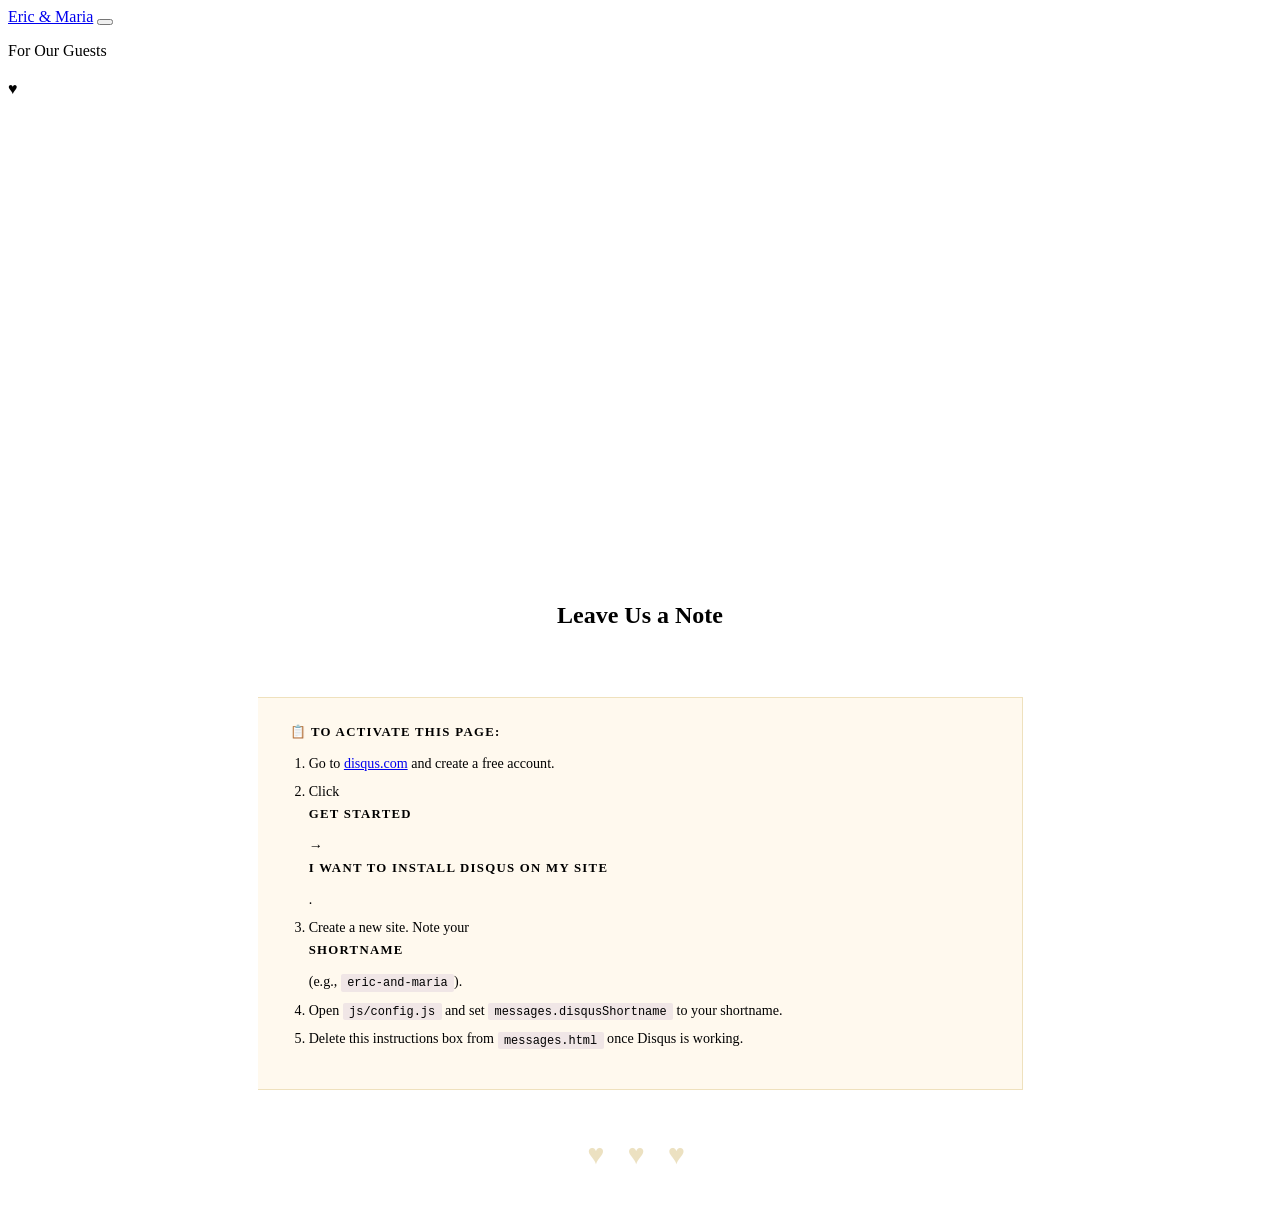
==== messages.html @ 1223aa3c "Add files via upload" ====
<!DOCTYPE html>
<html lang="en">
<head>
  <meta charset="UTF-8" />
  <meta name="viewport" content="width=device-width, initial-scale=1.0" />
  <title>Messages — Eric & Maria</title>
  <link rel="stylesheet" href="css/style.css" />
  <style>
    .disqus-setup-note {
      max-width: 700px;
      margin: 0 auto 3rem;
      background: #fff9ee;
      border: 1px solid rgba(201,168,76,0.3);
      border-left: 4px solid var(--secondary);
      padding: 1.5rem 2rem;
      font-family: var(--font-sans);
      font-size: 0.88rem;
      color: var(--text);
      line-height: 1.7;
    }
    .disqus-setup-note strong {
      font-weight: 700;
      color: var(--primary);
      display: block;
      margin-bottom: 0.5rem;
      font-size: 0.8rem;
      letter-spacing: 0.1em;
      text-transform: uppercase;
    }
    .disqus-setup-note ol { padding-left: 1.2rem; margin-top: 0.5rem; }
    .disqus-setup-note li { margin-bottom: 0.3rem; }
    .disqus-setup-note code {
      background: rgba(107,63,160,0.1);
      color: var(--primary);
      padding: 0.1rem 0.4rem;
      font-size: 0.85em;
      border-radius: 2px;
    }

    .heart-divider {
      text-align: center;
      font-size: 1.8rem;
      color: rgba(201,168,76,0.35);
      margin: 3rem 0;
      letter-spacing: 0.5rem;
    }
  </style>
</head>
<body class="page-fade">

<!-- ── NAVIGATION ────────────────────────────────────────────── -->
<nav class="nav" role="navigation" aria-label="Main navigation">
  <a href="index.html" class="nav-brand" id="nav-brand">Eric &amp; Maria</a>
  <button class="nav-toggle" id="nav-toggle" aria-label="Toggle navigation" aria-expanded="false">
    <span></span><span></span><span></span>
  </button>
  <ul class="nav-links" id="nav-links"></ul>
</nav>

<!-- ── HERO (smaller for this page) ─────────────────────────── -->
<section class="hero" style="min-height:60svh" id="hero">
  <div class="hero-bg" style="background-image: url('')" id="hero-bg" role="img" aria-label="Eric and Maria"></div>
  <div class="hero-overlay"></div>
  <div class="hero-content">
    <p class="hero-caption">For Our Guests</p>
    <h1 class="display-title shimmer-gold" id="hero-caption"></h1>
    <div class="divider"><span class="divider-icon">♥</span></div>
    <p class="hero-date italic" id="hero-subtitle"></p>
  </div>
</section>

<!-- ── MESSAGES SECTION ──────────────────────────────────────── -->
<section class="section" id="messages-section" aria-label="Guest messages">
  <div class="section-inner">
    <div class="reveal" style="text-align:center;margin-bottom:3rem">
      <h2 class="section-title" style="display:inline-block">Leave Us a Note</h2>
      <p class="section-subtitle" id="messages-intro"></p>
    </div>

    <!-- DISQUS SETUP INSTRUCTIONS — Remove this block once Disqus is live -->
    <div class="disqus-setup-note reveal" id="disqus-instructions">
      <strong>📋 To activate this page:</strong>
      <ol>
        <li>Go to <a href="https://disqus.com" target="_blank">disqus.com</a> and create a free account.</li>
        <li>Click <strong>Get Started</strong> → <strong>I want to install Disqus on my site</strong>.</li>
        <li>Create a new site. Note your <strong>shortname</strong> (e.g., <code>eric-and-maria</code>).</li>
        <li>Open <code>js/config.js</code> and set <code>messages.disqusShortname</code> to your shortname.</li>
        <li>Delete this instructions box from <code>messages.html</code> once Disqus is working.</li>
      </ol>
    </div>

    <div class="heart-divider">♥ ♥ ♥</div>

    <!-- Disqus embed -->
    <div class="disqus-wrap reveal">
      <div id="disqus_thread"></div>
      <noscript>
        Please enable JavaScript to view the
        <a href="https://disqus.com/?ref_noscript">comments powered by Disqus.</a>
      </noscript>
    </div>

  </div>
</section>

<!-- ── FOOTER ─────────────────────────────────────────────────── -->
<footer>
  <div id="site-footer"></div>
</footer>

<script src="js/config.js"></script>
<script src="js/shared.js"></script>
<script>
  const W = window.WEDDING;
  const msg = W.messages;

  // Use any hero that's set, fallback to our story hero
  const heroBg = W.photos.hero || '';
  document.getElementById('hero-bg').style.backgroundImage = `url('${photoSrc(heroBg, 'hero')}')`;
  document.getElementById('hero-caption').textContent  = msg.heroCaption;
  document.getElementById('hero-subtitle').textContent = msg.heroSubtitle;
  document.getElementById('messages-intro').textContent = msg.intro;
  document.title = `Messages — ${W.names.combined}`;

  // ── Initialize Disqus ────────────────────────────────────────
  // Only loads if a real shortname has been set
  if (msg.disqusShortname && msg.disqusShortname !== 'your-disqus-shortname') {
    var disqus_config = function () {
      this.page.url = window.location.href;
      this.page.identifier = 'wedding-messages';
      this.page.title = `Messages for ${W.names.combined}`;
    };

    (function() {
      var d = document, s = d.createElement('script');
      s.src = 'https://' + msg.disqusShortname + '.disqus.com/embed.js';
      s.setAttribute('data-timestamp', +new Date());
      (d.head || d.body).appendChild(s);
    })();

    // Hide setup instructions once Disqus is configured
    const instructions = document.getElementById('disqus-instructions');
    if (instructions) instructions.style.display = 'none';
  }
</script>
</body>
</html>
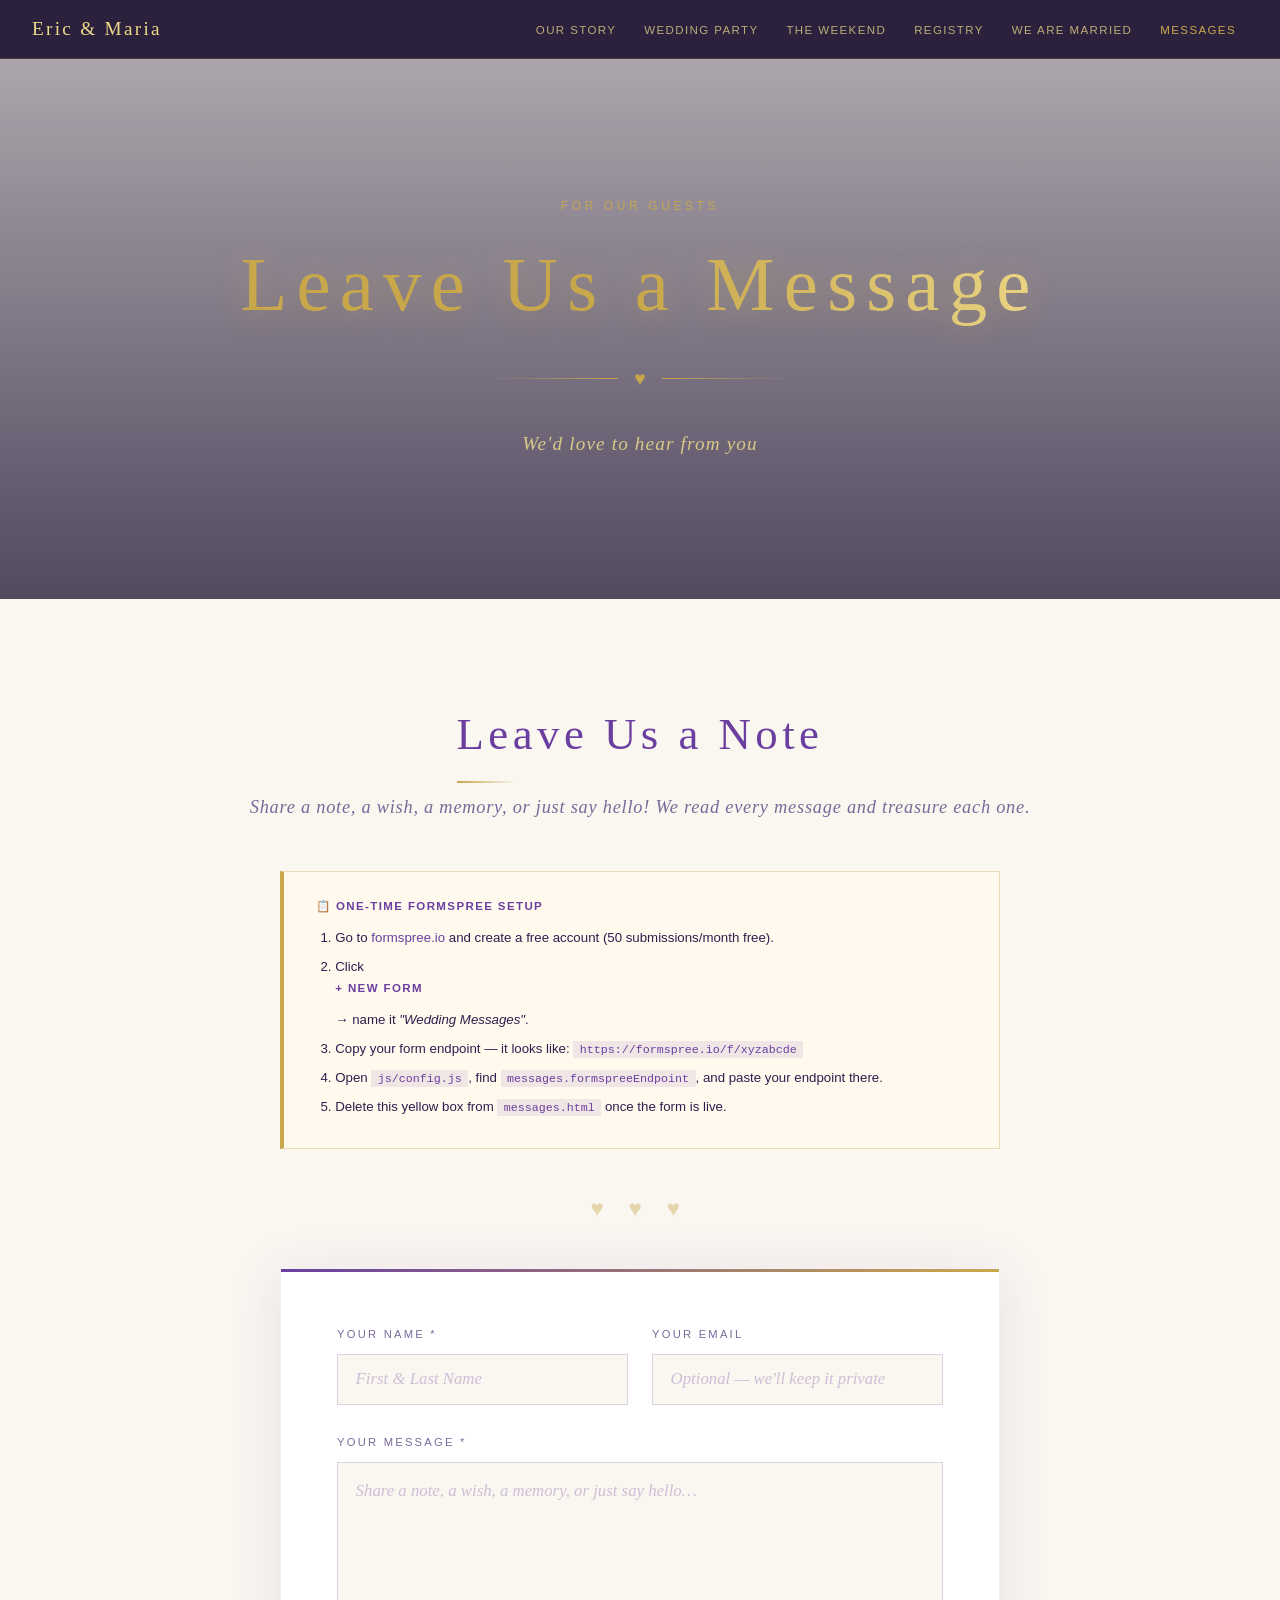
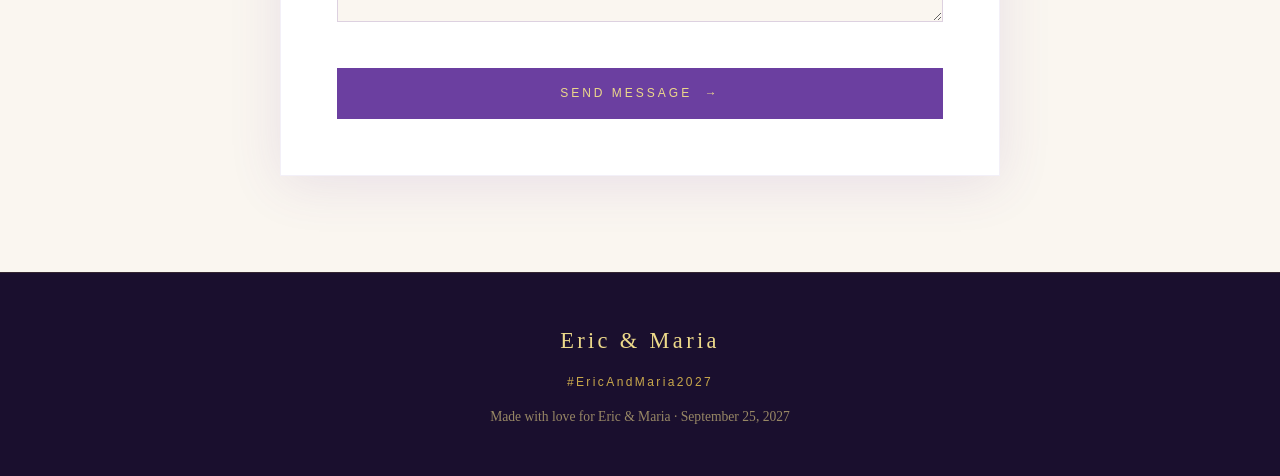
==== commit a3f888a8: "Add files via upload" ====
--- a/messages.html
+++ b/messages.html
@@ -6,49 +6,113 @@
   <title>Messages — Eric & Maria</title>
   <link rel="stylesheet" href="css/style.css" />
   <style>
-    .disqus-setup-note {
-      max-width: 700px;
-      margin: 0 auto 3rem;
+    .message-form-wrap {
+      max-width: 720px;
+      margin: 0 auto;
+      background: white;
+      padding: 3.5rem;
+      box-shadow: 0 8px 50px rgba(107,63,160,0.12);
+      border: 1px solid rgba(107,63,160,0.08);
+      position: relative;
+    }
+    .message-form-wrap::before {
+      content: '';
+      position: absolute;
+      top: 0; left: 0; right: 0;
+      height: 3px;
+      background: linear-gradient(90deg, var(--primary), var(--secondary), var(--primary));
+      background-size: 200% auto;
+      animation: shimmer 4s linear infinite;
+    }
+    .form-group { margin-bottom: 1.75rem; }
+    .form-label {
+      display: block;
+      font-family: var(--font-sans);
+      font-size: 0.7rem;
+      letter-spacing: 0.2em;
+      text-transform: uppercase;
+      color: var(--text-light);
+      margin-bottom: 0.6rem;
+    }
+    .form-input, .form-textarea {
+      width: 100%;
+      padding: 0.9rem 1.1rem;
+      border: 1px solid rgba(107,63,160,0.2);
+      background: var(--light);
+      font-family: var(--font-body);
+      font-size: 1.05rem;
+      color: var(--text);
+      transition: border-color 0.3s ease, box-shadow 0.3s ease;
+      border-radius: 0;
+      outline: none;
+      -webkit-appearance: none;
+    }
+    .form-input:focus, .form-textarea:focus {
+      border-color: var(--primary);
+      box-shadow: 0 0 0 3px rgba(107,63,160,0.08);
+    }
+    .form-textarea {
+      min-height: 160px;
+      resize: vertical;
+      line-height: 1.7;
+    }
+    .form-input::placeholder, .form-textarea::placeholder {
+      color: rgba(107,63,160,0.3);
+      font-style: italic;
+    }
+    .form-row { display: grid; grid-template-columns: 1fr 1fr; gap: 1.5rem; }
+    .form-submit {
+      width: 100%;
+      padding: 1.1rem;
+      background: var(--primary);
+      color: var(--gold-light);
+      border: 1px solid var(--primary);
+      font-family: var(--font-sans);
+      font-size: 0.75rem;
+      letter-spacing: 0.25em;
+      text-transform: uppercase;
+      cursor: pointer;
+      transition: all 0.3s ease;
+      margin-top: 0.5rem;
+    }
+    .form-submit:hover { background: var(--dark); border-color: var(--secondary); color: var(--secondary); }
+    .form-submit:disabled { opacity: 0.6; cursor: not-allowed; }
+    .form-status {
+      display: none;
+      margin-top: 1.5rem;
+      padding: 1.25rem 1.5rem;
+      text-align: center;
+      font-family: var(--font-body);
+      font-size: 1.05rem;
+      font-style: italic;
+    }
+    .form-status.success { display: block; background: rgba(107,63,160,0.07); border: 1px solid rgba(107,63,160,0.2); color: var(--primary); }
+    .form-status.error   { display: block; background: rgba(180,30,30,0.05); border: 1px solid rgba(180,30,30,0.2); color: #8b1a1a; }
+    .setup-note {
+      max-width: 720px;
+      margin: 0 auto 2.5rem;
       background: #fff9ee;
-      border: 1px solid rgba(201,168,76,0.3);
+      border: 1px solid rgba(201,168,76,0.35);
       border-left: 4px solid var(--secondary);
       padding: 1.5rem 2rem;
       font-family: var(--font-sans);
-      font-size: 0.88rem;
+      font-size: 0.83rem;
       color: var(--text);
-      line-height: 1.7;
-    }
-    .disqus-setup-note strong {
-      font-weight: 700;
-      color: var(--primary);
-      display: block;
-      margin-bottom: 0.5rem;
-      font-size: 0.8rem;
-      letter-spacing: 0.1em;
-      text-transform: uppercase;
-    }
-    .disqus-setup-note ol { padding-left: 1.2rem; margin-top: 0.5rem; }
-    .disqus-setup-note li { margin-bottom: 0.3rem; }
-    .disqus-setup-note code {
-      background: rgba(107,63,160,0.1);
-      color: var(--primary);
-      padding: 0.1rem 0.4rem;
-      font-size: 0.85em;
-      border-radius: 2px;
-    }
-
-    .heart-divider {
-      text-align: center;
-      font-size: 1.8rem;
-      color: rgba(201,168,76,0.35);
-      margin: 3rem 0;
-      letter-spacing: 0.5rem;
+      line-height: 1.75;
+    }
+    .setup-note strong { display: block; font-size: 0.72rem; letter-spacing: 0.12em; text-transform: uppercase; color: var(--primary); margin-bottom: 0.6rem; }
+    .setup-note ol { padding-left: 1.2rem; }
+    .setup-note li { margin-bottom: 0.35rem; }
+    .setup-note code { background: rgba(107,63,160,0.1); color: var(--primary); padding: 0.1rem 0.4rem; font-size: 0.88em; }
+    .heart-row { text-align: center; color: rgba(201,168,76,0.4); font-size: 1.4rem; letter-spacing: 0.6rem; margin: 2.5rem 0; }
+    @media (max-width: 600px) {
+      .form-row { grid-template-columns: 1fr; gap: 0; }
+      .message-form-wrap { padding: 2rem 1.5rem; }
     }
   </style>
 </head>
 <body class="page-fade">
 
-<!-- ── NAVIGATION ────────────────────────────────────────────── -->
 <nav class="nav" role="navigation" aria-label="Main navigation">
   <a href="index.html" class="nav-brand" id="nav-brand">Eric &amp; Maria</a>
   <button class="nav-toggle" id="nav-toggle" aria-label="Toggle navigation" aria-expanded="false">
@@ -57,9 +121,8 @@
   <ul class="nav-links" id="nav-links"></ul>
 </nav>
 
-<!-- ── HERO (smaller for this page) ─────────────────────────── -->
 <section class="hero" style="min-height:60svh" id="hero">
-  <div class="hero-bg" style="background-image: url('')" id="hero-bg" role="img" aria-label="Eric and Maria"></div>
+  <div class="hero-bg" id="hero-bg" style="background-image:url('')" role="img" aria-label="Eric and Maria"></div>
   <div class="hero-overlay"></div>
   <div class="hero-content">
     <p class="hero-caption">For Our Guests</p>
@@ -69,79 +132,138 @@
   </div>
 </section>
 
-<!-- ── MESSAGES SECTION ──────────────────────────────────────── -->
-<section class="section" id="messages-section" aria-label="Guest messages">
+<section class="section" aria-label="Leave a message">
   <div class="section-inner">
+
     <div class="reveal" style="text-align:center;margin-bottom:3rem">
       <h2 class="section-title" style="display:inline-block">Leave Us a Note</h2>
       <p class="section-subtitle" id="messages-intro"></p>
     </div>
 
-    <!-- DISQUS SETUP INSTRUCTIONS — Remove this block once Disqus is live -->
-    <div class="disqus-setup-note reveal" id="disqus-instructions">
-      <strong>📋 To activate this page:</strong>
+    <!--
+      ╔══════════════════════════════════════════════════════════╗
+      ║  FORMSPREE SETUP — one-time, takes 3 minutes            ║
+      ║  1. Go to formspree.io → create free account            ║
+      ║  2. New Form → "Wedding Messages"                       ║
+      ║  3. Copy your endpoint: https://formspree.io/f/xxxxxxxx ║
+      ║  4. Paste it in config.js → messages.formspreeEndpoint  ║
+      ║  5. Delete the yellow box below once it's working       ║
+      ╚══════════════════════════════════════════════════════════╝
+    -->
+    <div class="setup-note reveal" id="setup-instructions">
+      <strong>📋 One-time Formspree Setup</strong>
       <ol>
-        <li>Go to <a href="https://disqus.com" target="_blank">disqus.com</a> and create a free account.</li>
-        <li>Click <strong>Get Started</strong> → <strong>I want to install Disqus on my site</strong>.</li>
-        <li>Create a new site. Note your <strong>shortname</strong> (e.g., <code>eric-and-maria</code>).</li>
-        <li>Open <code>js/config.js</code> and set <code>messages.disqusShortname</code> to your shortname.</li>
-        <li>Delete this instructions box from <code>messages.html</code> once Disqus is working.</li>
+        <li>Go to <a href="https://formspree.io" target="_blank" rel="noopener">formspree.io</a> and create a free account (50 submissions/month free).</li>
+        <li>Click <strong>+ New Form</strong> → name it <em>"Wedding Messages"</em>.</li>
+        <li>Copy your form endpoint — it looks like: <code>https://formspree.io/f/xyzabcde</code></li>
+        <li>Open <code>js/config.js</code>, find <code>messages.formspreeEndpoint</code>, and paste your endpoint there.</li>
+        <li>Delete this yellow box from <code>messages.html</code> once the form is live.</li>
       </ol>
     </div>
 
-    <div class="heart-divider">♥ ♥ ♥</div>
-
-    <!-- Disqus embed -->
-    <div class="disqus-wrap reveal">
-      <div id="disqus_thread"></div>
-      <noscript>
-        Please enable JavaScript to view the
-        <a href="https://disqus.com/?ref_noscript">comments powered by Disqus.</a>
-      </noscript>
+    <div class="heart-row" aria-hidden="true">♥ ♥ ♥</div>
+
+    <div class="message-form-wrap reveal">
+      <form id="message-form" novalidate>
+        <input type="text" name="_gotcha" style="display:none" tabindex="-1" autocomplete="off" />
+
+        <div class="form-row">
+          <div class="form-group">
+            <label class="form-label" for="msg-name">Your Name *</label>
+            <input class="form-input" type="text" id="msg-name" name="name"
+                   placeholder="First &amp; Last Name" required autocomplete="name" />
+          </div>
+          <div class="form-group">
+            <label class="form-label" for="msg-email">Your Email</label>
+            <input class="form-input" type="email" id="msg-email" name="email"
+                   placeholder="Optional — we'll keep it private" autocomplete="email" />
+          </div>
+        </div>
+
+        <div class="form-group">
+          <label class="form-label" for="msg-body">Your Message *</label>
+          <textarea class="form-textarea" id="msg-body" name="message"
+                    placeholder="Share a note, a wish, a memory, or just say hello…"
+                    required></textarea>
+        </div>
+
+        <button class="form-submit" type="submit" id="msg-submit">Send Message &nbsp;→</button>
+        <div class="form-status" id="msg-status" role="alert" aria-live="polite"></div>
+      </form>
     </div>
 
   </div>
 </section>
 
-<!-- ── FOOTER ─────────────────────────────────────────────────── -->
-<footer>
-  <div id="site-footer"></div>
-</footer>
+<footer><div id="site-footer"></div></footer>
 
 <script src="js/config.js"></script>
 <script src="js/shared.js"></script>
 <script>
-  const W = window.WEDDING;
+  const W   = window.WEDDING;
   const msg = W.messages;
 
-  // Use any hero that's set, fallback to our story hero
-  const heroBg = W.photos.hero || '';
-  document.getElementById('hero-bg').style.backgroundImage = `url('${photoSrc(heroBg, 'hero')}')`;
-  document.getElementById('hero-caption').textContent  = msg.heroCaption;
-  document.getElementById('hero-subtitle').textContent = msg.heroSubtitle;
+  document.getElementById('hero-bg').style.backgroundImage = `url('${photoSrc(W.photos.hero || '', 'hero')}')`;
+  document.getElementById('hero-caption').textContent   = msg.heroCaption;
+  document.getElementById('hero-subtitle').textContent  = msg.heroSubtitle;
   document.getElementById('messages-intro').textContent = msg.intro;
   document.title = `Messages — ${W.names.combined}`;
 
-  // ── Initialize Disqus ────────────────────────────────────────
-  // Only loads if a real shortname has been set
-  if (msg.disqusShortname && msg.disqusShortname !== 'your-disqus-shortname') {
-    var disqus_config = function () {
-      this.page.url = window.location.href;
-      this.page.identifier = 'wedding-messages';
-      this.page.title = `Messages for ${W.names.combined}`;
-    };
-
-    (function() {
-      var d = document, s = d.createElement('script');
-      s.src = 'https://' + msg.disqusShortname + '.disqus.com/embed.js';
-      s.setAttribute('data-timestamp', +new Date());
-      (d.head || d.body).appendChild(s);
-    })();
-
-    // Hide setup instructions once Disqus is configured
-    const instructions = document.getElementById('disqus-instructions');
-    if (instructions) instructions.style.display = 'none';
+  const isConfigured = msg.formspreeEndpoint && !msg.formspreeEndpoint.includes('YOUR_FORM_ID');
+  if (isConfigured) {
+    const note = document.getElementById('setup-instructions');
+    if (note) note.remove();
   }
+
+  const form      = document.getElementById('message-form');
+  const submitBtn = document.getElementById('msg-submit');
+  const statusEl  = document.getElementById('msg-status');
+
+  form.addEventListener('submit', async (e) => {
+    e.preventDefault();
+    const name    = document.getElementById('msg-name').value.trim();
+    const message = document.getElementById('msg-body').value.trim();
+
+    if (!name || !message) {
+      statusEl.textContent = 'Please fill in your name and message before sending.';
+      statusEl.className   = 'form-status error';
+      return;
+    }
+    if (!isConfigured) {
+      statusEl.textContent = 'Form endpoint not yet configured. See setup instructions above.';
+      statusEl.className   = 'form-status error';
+      return;
+    }
+
+    submitBtn.disabled    = true;
+    submitBtn.textContent = 'Sending…';
+
+    try {
+      const response = await fetch(msg.formspreeEndpoint, {
+        method:  'POST',
+        headers: { 'Accept': 'application/json' },
+        body:    new FormData(form)
+      });
+      if (response.ok) {
+        form.reset();
+        statusEl.textContent  = msg.successMessage;
+        statusEl.className    = 'form-status success';
+        submitBtn.textContent = 'Message Sent ♥';
+      } else {
+        const data  = await response.json();
+        const errMsg = data.errors ? data.errors.map(e => e.message).join(', ') : 'Something went wrong. Please try again.';
+        statusEl.textContent  = errMsg;
+        statusEl.className    = 'form-status error';
+        submitBtn.disabled    = false;
+        submitBtn.textContent = 'Send Message →';
+      }
+    } catch {
+      statusEl.textContent  = 'Network error — please check your connection and try again.';
+      statusEl.className    = 'form-status error';
+      submitBtn.disabled    = false;
+      submitBtn.textContent = 'Send Message →';
+    }
+  });
 </script>
 </body>
 </html>
--- a/css/style.css
+++ b/css/style.css
@@ -0,0 +1,963 @@
+/* ============================================================
+   WEDDING SITE — MAIN STYLESHEET
+   Colors and fonts are driven by CSS variables set from config.js
+   ============================================================ */
+
+@import url('https://fonts.googleapis.com/css2?family=Cormorant+Garamond:ital,wght@0,300;0,400;0,500;0,600;1,300;1,400;1,500&family=Cinzel:wght@400;500;600&family=Lato:wght@300;400&display=swap');
+
+/* ── CSS VARIABLES (set dynamically by config.js) ──────────── */
+:root {
+  --primary:    #6B3FA0;
+  --secondary:  #C9A84C;
+  --accent:     #9B6FD4;
+  --dark:       #1a0f2e;
+  --light:      #FAF6F0;
+  --gold-light: #EDD98A;
+  --text:       #2d1f4e;
+  --text-light: #7a6a9a;
+
+  --font-display: 'Cinzel', serif;
+  --font-body:    'Cormorant Garamond', serif;
+  --font-sans:    'Lato', sans-serif;
+
+  --radius: 2px;
+  --transition: 0.35s cubic-bezier(0.4, 0, 0.2, 1);
+  --shadow: 0 8px 40px rgba(26,15,46,0.18);
+  --shadow-gold: 0 4px 24px rgba(201,168,76,0.25);
+}
+
+/* ── RESET & BASE ───────────────────────────────────────────── */
+*, *::before, *::after { box-sizing: border-box; margin: 0; padding: 0; }
+
+html { scroll-behavior: smooth; }
+
+body {
+  font-family: var(--font-body);
+  background: var(--light);
+  color: var(--text);
+  font-size: 1.1rem;
+  line-height: 1.75;
+  overflow-x: hidden;
+}
+
+img {
+  max-width: 100%;
+  display: block;
+  object-fit: cover;
+}
+
+a { color: var(--primary); text-decoration: none; transition: color var(--transition); }
+a:hover { color: var(--secondary); }
+
+/* ── TYPOGRAPHY ─────────────────────────────────────────────── */
+h1, h2, h3 { font-family: var(--font-display); letter-spacing: 0.08em; font-weight: 500; }
+h4, h5, h6 { font-family: var(--font-body); font-weight: 500; letter-spacing: 0.04em; }
+
+.display-title {
+  font-family: var(--font-display);
+  font-size: clamp(2.4rem, 6vw, 5.5rem);
+  color: var(--gold-light);
+  letter-spacing: 0.12em;
+  text-shadow: 0 2px 30px rgba(201,168,76,0.4);
+  line-height: 1.15;
+}
+
+.section-title {
+  font-family: var(--font-display);
+  font-size: clamp(1.6rem, 3.5vw, 2.8rem);
+  color: var(--primary);
+  letter-spacing: 0.1em;
+  margin-bottom: 0.5rem;
+}
+
+.section-title::after {
+  content: '';
+  display: block;
+  width: 60px;
+  height: 2px;
+  background: linear-gradient(90deg, var(--secondary), transparent);
+  margin-top: 0.5rem;
+}
+
+.section-subtitle {
+  font-family: var(--font-body);
+  font-size: 1.15rem;
+  color: var(--text-light);
+  font-style: italic;
+  letter-spacing: 0.04em;
+}
+
+.gold-text { color: var(--secondary); }
+.italic { font-style: italic; }
+
+/* ── DECORATIVE DIVIDER ─────────────────────────────────────── */
+.divider {
+  display: flex;
+  align-items: center;
+  gap: 1rem;
+  margin: 2rem auto;
+  max-width: 300px;
+  justify-content: center;
+}
+.divider::before, .divider::after {
+  content: '';
+  flex: 1;
+  height: 1px;
+  background: linear-gradient(90deg, transparent, var(--secondary));
+}
+.divider::after { background: linear-gradient(90deg, var(--secondary), transparent); }
+.divider-icon { color: var(--secondary); font-size: 1.2rem; }
+
+/* ── NAVIGATION ─────────────────────────────────────────────── */
+.nav {
+  position: fixed;
+  top: 0; left: 0; right: 0;
+  z-index: 1000;
+  padding: 0.75rem 2rem;
+  display: flex;
+  align-items: center;
+  justify-content: space-between;
+  background: rgba(26, 15, 46, 0.92);
+  backdrop-filter: blur(12px);
+  border-bottom: 1px solid rgba(201,168,76,0.2);
+  transition: all var(--transition);
+}
+
+.nav-brand {
+  font-family: var(--font-display);
+  font-size: 1.2rem;
+  color: var(--gold-light);
+  letter-spacing: 0.12em;
+  text-decoration: none;
+  white-space: nowrap;
+}
+
+.nav-links {
+  display: flex;
+  gap: 0.25rem;
+  list-style: none;
+  flex-wrap: wrap;
+  justify-content: flex-end;
+}
+
+.nav-links a {
+  font-family: var(--font-sans);
+  font-size: 0.72rem;
+  letter-spacing: 0.12em;
+  text-transform: uppercase;
+  color: rgba(237,217,138,0.75);
+  padding: 0.4rem 0.75rem;
+  position: relative;
+  transition: color var(--transition);
+}
+
+.nav-links a::after {
+  content: '';
+  position: absolute;
+  bottom: 0; left: 50%; right: 50%;
+  height: 1px;
+  background: var(--secondary);
+  transition: all var(--transition);
+}
+
+.nav-links a:hover { color: var(--gold-light); }
+.nav-links a:hover::after { left: 0.75rem; right: 0.75rem; }
+.nav-links a.active { color: var(--secondary); }
+
+/* hamburger */
+.nav-toggle {
+  display: none;
+  flex-direction: column;
+  gap: 5px;
+  cursor: pointer;
+  padding: 4px;
+}
+.nav-toggle span {
+  display: block; width: 24px; height: 2px;
+  background: var(--gold-light);
+  transition: all var(--transition);
+}
+
+/* ── HERO SECTION ───────────────────────────────────────────── */
+.hero {
+  position: relative;
+  min-height: 100svh;
+  display: flex;
+  align-items: center;
+  justify-content: center;
+  text-align: center;
+  overflow: hidden;
+}
+
+.hero-bg {
+  position: absolute;
+  inset: 0;
+  background-size: cover;
+  background-position: center;
+  background-attachment: fixed;
+  transform: scale(1.05);
+  transition: transform 8s ease;
+}
+
+.hero-bg.loaded { transform: scale(1); }
+
+.hero-overlay {
+  position: absolute;
+  inset: 0;
+  background: linear-gradient(
+    180deg,
+    rgba(26,15,46,0.35) 0%,
+    rgba(26,15,46,0.55) 50%,
+    rgba(26,15,46,0.75) 100%
+  );
+}
+
+.hero-content {
+  position: relative;
+  z-index: 2;
+  padding: 2rem;
+  max-width: 900px;
+  animation: fadeUp 1.2s cubic-bezier(0.4,0,0.2,1) 0.3s both;
+}
+
+.hero-caption {
+  font-family: var(--font-sans);
+  font-size: 0.75rem;
+  letter-spacing: 0.3em;
+  text-transform: uppercase;
+  color: var(--secondary);
+  margin-bottom: 1.5rem;
+  opacity: 0.9;
+}
+
+.hero-date {
+  font-family: var(--font-body);
+  font-size: 1.2rem;
+  font-style: italic;
+  color: rgba(237,217,138,0.85);
+  margin-top: 1.5rem;
+  letter-spacing: 0.06em;
+}
+
+.hero-scroll {
+  position: absolute;
+  bottom: 2.5rem;
+  left: 50%;
+  transform: translateX(-50%);
+  z-index: 2;
+  display: flex;
+  flex-direction: column;
+  align-items: center;
+  gap: 0.5rem;
+  color: rgba(237,217,138,0.6);
+  font-size: 0.65rem;
+  letter-spacing: 0.2em;
+  text-transform: uppercase;
+  animation: bounce 2s ease infinite 2s;
+}
+
+.hero-scroll::before {
+  content: '';
+  width: 1px;
+  height: 40px;
+  background: linear-gradient(180deg, transparent, var(--secondary));
+  animation: growLine 2s ease infinite;
+}
+
+/* ── COUNTDOWN ──────────────────────────────────────────────── */
+.countdown {
+  display: flex;
+  gap: 1.5rem;
+  justify-content: center;
+  margin-top: 2rem;
+  flex-wrap: wrap;
+}
+
+.countdown-unit {
+  display: flex;
+  flex-direction: column;
+  align-items: center;
+  gap: 0.25rem;
+}
+
+.countdown-number {
+  font-family: var(--font-display);
+  font-size: clamp(1.8rem, 4vw, 3rem);
+  color: var(--gold-light);
+  line-height: 1;
+  min-width: 2.5ch;
+  text-align: center;
+}
+
+.countdown-label {
+  font-family: var(--font-sans);
+  font-size: 0.6rem;
+  letter-spacing: 0.2em;
+  text-transform: uppercase;
+  color: rgba(237,217,138,0.6);
+}
+
+/* ── SECTIONS ───────────────────────────────────────────────── */
+.section {
+  padding: 6rem 2rem;
+}
+
+.section-inner {
+  max-width: 1100px;
+  margin: 0 auto;
+}
+
+.section--dark {
+  background: var(--dark);
+  color: var(--light);
+}
+.section--dark .section-title { color: var(--gold-light); }
+.section--dark .section-subtitle { color: rgba(237,217,138,0.65); }
+.section--dark .section-title::after { background: linear-gradient(90deg, var(--secondary), transparent); }
+
+.section--gold {
+  background: linear-gradient(135deg, #f5edd8 0%, #ede0c4 100%);
+}
+
+.section--medium {
+  background: #f3eefa;
+}
+
+/* ── STORY LAYOUT ───────────────────────────────────────────── */
+.story-block {
+  display: grid;
+  grid-template-columns: 1fr 1fr;
+  gap: 5rem;
+  align-items: center;
+  margin-bottom: 6rem;
+}
+
+.story-block:last-child { margin-bottom: 0; }
+.story-block.reversed { direction: rtl; }
+.story-block.reversed > * { direction: ltr; }
+
+.story-image-wrap {
+  position: relative;
+}
+
+.story-image-frame {
+  position: relative;
+  overflow: hidden;
+  border-radius: 1px;
+  box-shadow: var(--shadow);
+}
+
+.story-image-frame::before {
+  content: '';
+  position: absolute;
+  inset: -1px;
+  border: 1px solid rgba(201,168,76,0.3);
+  z-index: 1;
+  pointer-events: none;
+}
+
+.story-image-frame img {
+  width: 100%;
+  height: 480px;
+  transition: transform 0.8s cubic-bezier(0.4,0,0.2,1);
+}
+
+.story-image-frame:hover img { transform: scale(1.04); }
+
+.story-image-caption {
+  position: absolute;
+  bottom: -1rem;
+  right: -1rem;
+  background: var(--dark);
+  color: var(--secondary);
+  font-family: var(--font-display);
+  font-size: 0.9rem;
+  padding: 0.6rem 1.2rem;
+  letter-spacing: 0.1em;
+  z-index: 2;
+}
+
+.story-text h2 { margin-bottom: 1rem; }
+.story-text p { font-size: 1.15rem; line-height: 1.9; color: var(--text); margin-bottom: 1rem; }
+
+/* ── WEDDING PARTY CARDS ────────────────────────────────────── */
+.party-section-title {
+  font-family: var(--font-display);
+  font-size: 1.8rem;
+  color: var(--secondary);
+  letter-spacing: 0.15em;
+  text-align: center;
+  margin-bottom: 3rem;
+  text-transform: uppercase;
+}
+
+.party-grid {
+  display: grid;
+  grid-template-columns: repeat(auto-fit, minmax(200px, 1fr));
+  gap: 2rem;
+  margin-bottom: 5rem;
+}
+
+.party-card {
+  text-align: center;
+  cursor: pointer;
+  transition: transform var(--transition);
+}
+
+.party-card:hover { transform: translateY(-8px); }
+
+.party-card-photo {
+  position: relative;
+  overflow: hidden;
+  margin-bottom: 1.2rem;
+  border-radius: 1px;
+}
+
+.party-card-photo img {
+  width: 100%;
+  height: 280px;
+  object-fit: cover;
+  transition: all 0.6s cubic-bezier(0.4,0,0.2,1);
+  filter: sepia(0.2) saturate(1.1);
+}
+
+.party-card:hover .party-card-photo img {
+  transform: scale(1.08);
+  filter: sepia(0) saturate(1.3);
+}
+
+.party-card-overlay {
+  position: absolute;
+  inset: 0;
+  background: linear-gradient(180deg, transparent 40%, rgba(26,15,46,0.85) 100%);
+  opacity: 0;
+  transition: opacity var(--transition);
+  display: flex;
+  align-items: flex-end;
+  padding: 1.2rem;
+}
+
+.party-card:hover .party-card-overlay { opacity: 1; }
+
+.party-card-note {
+  font-family: var(--font-body);
+  font-style: italic;
+  font-size: 0.9rem;
+  color: var(--gold-light);
+  line-height: 1.5;
+}
+
+.party-card-border {
+  position: absolute;
+  inset: 6px;
+  border: 1px solid rgba(201,168,76,0);
+  transition: border-color var(--transition);
+  pointer-events: none;
+}
+.party-card:hover .party-card-border { border-color: rgba(201,168,76,0.5); }
+
+.party-card h3 {
+  font-family: var(--font-display);
+  font-size: 1rem;
+  letter-spacing: 0.08em;
+  color: var(--dark);
+  margin-bottom: 0.2rem;
+}
+
+.party-card-role {
+  font-family: var(--font-sans);
+  font-size: 0.72rem;
+  letter-spacing: 0.18em;
+  text-transform: uppercase;
+  color: var(--secondary);
+}
+
+/* VIP cards */
+.vip-grid {
+  display: grid;
+  grid-template-columns: repeat(auto-fit, minmax(240px, 1fr));
+  gap: 3rem;
+  max-width: 600px;
+  margin: 0 auto 5rem;
+}
+
+.party-card.vip .party-card-photo img { height: 340px; }
+
+/* ── WEEKEND / EVENTS ───────────────────────────────────────── */
+.event-card {
+  position: relative;
+  background: white;
+  border-radius: 1px;
+  overflow: hidden;
+  box-shadow: 0 4px 30px rgba(107,63,160,0.1);
+  margin-bottom: 3rem;
+  display: grid;
+  grid-template-columns: 6px 1fr;
+  transition: transform var(--transition), box-shadow var(--transition);
+}
+
+.event-card:hover {
+  transform: translateY(-4px);
+  box-shadow: 0 12px 40px rgba(107,63,160,0.18);
+}
+
+.event-card-accent {
+  background: linear-gradient(180deg, var(--primary), var(--secondary));
+}
+
+.event-card-body { padding: 2.5rem; }
+
+.event-date {
+  font-family: var(--font-sans);
+  font-size: 0.7rem;
+  letter-spacing: 0.2em;
+  text-transform: uppercase;
+  color: var(--secondary);
+  margin-bottom: 0.4rem;
+}
+
+.event-title {
+  font-family: var(--font-display);
+  font-size: 1.6rem;
+  color: var(--primary);
+  letter-spacing: 0.06em;
+  margin-bottom: 0.3rem;
+}
+
+.event-location {
+  font-family: var(--font-body);
+  font-style: italic;
+  color: var(--text-light);
+  font-size: 1rem;
+  margin-bottom: 1rem;
+}
+
+.event-description { font-size: 1.05rem; color: var(--text); line-height: 1.8; }
+
+.event-meta {
+  display: flex;
+  gap: 1.5rem;
+  margin-top: 1rem;
+  flex-wrap: wrap;
+}
+
+.event-meta-item {
+  display: flex;
+  align-items: center;
+  gap: 0.4rem;
+  font-family: var(--font-sans);
+  font-size: 0.78rem;
+  color: var(--text-light);
+  letter-spacing: 0.06em;
+}
+
+.event-meta-icon { color: var(--secondary); font-size: 0.9rem; }
+
+/* ── INFO GRID (hotels / activities / restaurants) ──────────── */
+.info-section { margin-bottom: 4rem; }
+
+.info-section-title {
+  font-family: var(--font-display);
+  font-size: 1.5rem;
+  color: var(--primary);
+  letter-spacing: 0.1em;
+  border-bottom: 1px solid rgba(201,168,76,0.3);
+  padding-bottom: 0.75rem;
+  margin-bottom: 2rem;
+}
+
+.info-grid {
+  display: grid;
+  grid-template-columns: repeat(auto-fit, minmax(250px, 1fr));
+  gap: 1.5rem;
+}
+
+.info-card {
+  background: white;
+  border: 1px solid rgba(107,63,160,0.1);
+  padding: 1.5rem;
+  border-radius: 1px;
+  transition: all var(--transition);
+  position: relative;
+  overflow: hidden;
+}
+
+.info-card::before {
+  content: '';
+  position: absolute;
+  top: 0; left: 0;
+  width: 3px; height: 0;
+  background: var(--secondary);
+  transition: height var(--transition);
+}
+
+.info-card:hover { box-shadow: var(--shadow-gold); transform: translateY(-3px); }
+.info-card:hover::before { height: 100%; }
+
+.info-card-name {
+  font-family: var(--font-display);
+  font-size: 1.05rem;
+  color: var(--dark);
+  letter-spacing: 0.04em;
+  margin-bottom: 0.25rem;
+}
+
+.info-card-tag {
+  font-family: var(--font-sans);
+  font-size: 0.65rem;
+  letter-spacing: 0.15em;
+  text-transform: uppercase;
+  color: var(--secondary);
+  margin-bottom: 0.5rem;
+}
+
+.info-card-text { font-size: 0.95rem; color: var(--text-light); }
+
+/* ── REGISTRY BUTTONS ───────────────────────────────────────── */
+.registry-buttons {
+  display: flex;
+  flex-direction: column;
+  gap: 2.5rem;
+  max-width: 700px;
+  margin: 0 auto;
+}
+
+.registry-item {
+  display: flex;
+  align-items: center;
+  gap: 2rem;
+  background: white;
+  border: 1px solid rgba(201,168,76,0.25);
+  padding: 2rem;
+  transition: all var(--transition);
+}
+
+.registry-item:hover {
+  border-color: var(--secondary);
+  box-shadow: var(--shadow-gold);
+  transform: translateX(4px);
+}
+
+.registry-icon { font-size: 2.5rem; }
+.registry-info { flex: 1; }
+.registry-info h3 {
+  font-family: var(--font-display);
+  font-size: 1.3rem;
+  color: var(--primary);
+  margin-bottom: 0.3rem;
+}
+.registry-info p { font-size: 0.95rem; color: var(--text-light); }
+
+.btn {
+  display: inline-flex;
+  align-items: center;
+  gap: 0.5rem;
+  padding: 0.8rem 1.8rem;
+  font-family: var(--font-sans);
+  font-size: 0.72rem;
+  letter-spacing: 0.18em;
+  text-transform: uppercase;
+  transition: all var(--transition);
+  cursor: pointer;
+  border: none;
+  text-decoration: none;
+}
+
+.btn-primary {
+  background: var(--primary);
+  color: var(--gold-light);
+  border: 1px solid var(--primary);
+}
+
+.btn-primary:hover {
+  background: var(--dark);
+  color: var(--secondary);
+  border-color: var(--secondary);
+}
+
+.btn-outline {
+  background: transparent;
+  color: var(--primary);
+  border: 1px solid var(--primary);
+}
+
+.btn-outline:hover {
+  background: var(--primary);
+  color: var(--gold-light);
+}
+
+/* ── THANK YOU ──────────────────────────────────────────────── */
+.thankyou-block {
+  display: grid;
+  grid-template-columns: 400px 1fr;
+  gap: 5rem;
+  align-items: center;
+  max-width: 1000px;
+  margin: 0 auto;
+}
+
+.thankyou-image {
+  position: relative;
+}
+
+.thankyou-image img {
+  width: 100%;
+  height: 500px;
+  object-fit: cover;
+  box-shadow: var(--shadow);
+}
+
+.thankyou-image::after {
+  content: '';
+  position: absolute;
+  inset: -10px;
+  border: 1px solid rgba(201,168,76,0.3);
+  z-index: -1;
+}
+
+.thankyou-text {
+  text-align: center;
+}
+
+.thankyou-text blockquote {
+  font-family: var(--font-body);
+  font-size: 1.2rem;
+  font-style: italic;
+  color: var(--text);
+  line-height: 1.9;
+  border-left: none;
+  padding: 0;
+  quotes: "\201C""\201D""\2018""\2019";
+}
+
+.thankyou-text blockquote::before {
+  content: open-quote;
+  font-size: 4rem;
+  color: var(--secondary);
+  line-height: 0;
+  vertical-align: -1rem;
+  font-family: var(--font-display);
+}
+
+/* ── MARRIED GALLERY ────────────────────────────────────────── */
+.married-gallery {
+  display: grid;
+  grid-template-columns: repeat(3, 1fr);
+  gap: 1.5rem;
+}
+
+.gallery-item {
+  overflow: hidden;
+  position: relative;
+  cursor: pointer;
+}
+
+.gallery-item img {
+  width: 100%;
+  height: 300px;
+  object-fit: cover;
+  transition: transform 0.7s cubic-bezier(0.4,0,0.2,1);
+  filter: sepia(0.1) saturate(1.15);
+}
+
+.gallery-item:hover img { transform: scale(1.08); filter: sepia(0) saturate(1.4); }
+
+.gallery-item:first-child {
+  grid-column: span 2;
+}
+
+.gallery-item:first-child img { height: 420px; }
+
+/* ── HEARTS ANIMATION (Our Story page only) ─────────────────── */
+.hearts-container {
+  position: fixed;
+  inset: 0;
+  pointer-events: none;
+  z-index: 0;
+  overflow: hidden;
+}
+
+.heart {
+  position: absolute;
+  bottom: -30px;
+  opacity: 0;
+  font-size: 16px;
+  animation: floatHeart linear infinite;
+  user-select: none;
+  pointer-events: none;
+  filter: blur(0.3px);
+  color: rgba(201, 168, 76, 0.18);
+  z-index: 0;
+}
+
+/* hearts never in front of content layers */
+.section, .nav, .hero { position: relative; z-index: 1; }
+
+@keyframes floatHeart {
+  0%   { transform: translateY(0) translateX(0) rotate(0deg); opacity: 0; }
+  10%  { opacity: 1; }
+  85%  { opacity: 0.6; }
+  100% { transform: translateY(-110vh) translateX(var(--drift, 0px)) rotate(var(--spin, 0deg)); opacity: 0; }
+}
+
+/* ── MESSAGES PAGE ──────────────────────────────────────────── */
+.messages-intro {
+  max-width: 650px;
+  margin: 0 auto 3rem;
+  text-align: center;
+  font-size: 1.15rem;
+  font-style: italic;
+  color: var(--text-light);
+}
+
+.disqus-wrap {
+  max-width: 800px;
+  margin: 0 auto;
+  background: white;
+  padding: 3rem;
+  box-shadow: var(--shadow);
+  border: 1px solid rgba(107,63,160,0.08);
+}
+
+/* ── FOOTER ─────────────────────────────────────────────────── */
+footer {
+  background: var(--dark);
+  color: rgba(237,217,138,0.6);
+  text-align: center;
+  padding: 3rem 2rem;
+  border-top: 1px solid rgba(201,168,76,0.15);
+}
+
+footer .footer-brand {
+  font-family: var(--font-display);
+  font-size: 1.4rem;
+  color: var(--gold-light);
+  letter-spacing: 0.15em;
+  margin-bottom: 0.75rem;
+}
+
+footer .footer-hashtag {
+  font-family: var(--font-sans);
+  font-size: 0.75rem;
+  letter-spacing: 0.2em;
+  color: var(--secondary);
+  margin-bottom: 0.75rem;
+}
+
+footer p { font-size: 0.85rem; }
+
+/* ── VINE / DECORATIVE ELEMENTS ─────────────────────────────── */
+.ornament {
+  text-align: center;
+  font-size: 1.5rem;
+  color: var(--secondary);
+  margin: 1rem 0;
+  opacity: 0.7;
+  animation: fadeIn 1s ease;
+}
+
+/* ── SCROLL REVEAL ──────────────────────────────────────────── */
+.reveal {
+  opacity: 0;
+  transform: translateY(30px);
+  transition: opacity 0.7s cubic-bezier(0.4,0,0.2,1), transform 0.7s cubic-bezier(0.4,0,0.2,1);
+}
+
+.reveal.visible {
+  opacity: 1;
+  transform: translateY(0);
+}
+
+.reveal-delay-1 { transition-delay: 0.1s; }
+.reveal-delay-2 { transition-delay: 0.2s; }
+.reveal-delay-3 { transition-delay: 0.3s; }
+.reveal-delay-4 { transition-delay: 0.4s; }
+
+/* ── PAGE TRANSITION ────────────────────────────────────────── */
+.page-fade {
+  animation: pageFade 0.6s ease both;
+}
+
+/* ── ANIMATIONS ─────────────────────────────────────────────── */
+@keyframes fadeUp {
+  from { opacity: 0; transform: translateY(30px); }
+  to   { opacity: 1; transform: translateY(0); }
+}
+
+@keyframes fadeIn {
+  from { opacity: 0; }
+  to   { opacity: 1; }
+}
+
+@keyframes pageFade {
+  from { opacity: 0; }
+  to   { opacity: 1; }
+}
+
+@keyframes bounce {
+  0%, 100% { transform: translateX(-50%) translateY(0); }
+  50%       { transform: translateX(-50%) translateY(8px); }
+}
+
+@keyframes growLine {
+  0%   { height: 0; opacity: 0; }
+  50%  { height: 40px; opacity: 1; }
+  100% { height: 0; opacity: 0; }
+}
+
+@keyframes shimmer {
+  0%   { background-position: -200% center; }
+  100% { background-position: 200% center; }
+}
+
+/* shimmer on gold text */
+.shimmer-gold {
+  background: linear-gradient(90deg, var(--secondary) 25%, var(--gold-light) 50%, var(--secondary) 75%);
+  background-size: 200% auto;
+  -webkit-background-clip: text;
+  -webkit-text-fill-color: transparent;
+  background-clip: text;
+  animation: shimmer 4s linear infinite;
+}
+
+/* ── GOLDEN HOUR GLOW ───────────────────────────────────────── */
+.glow-section {
+  position: relative;
+}
+.glow-section::before {
+  content: '';
+  position: absolute;
+  top: 0; left: 50%;
+  transform: translateX(-50%);
+  width: 600px;
+  height: 200px;
+  background: radial-gradient(ellipse, rgba(201,168,76,0.08) 0%, transparent 70%);
+  pointer-events: none;
+}
+
+/* ── RESPONSIVE ─────────────────────────────────────────────── */
+@media (max-width: 900px) {
+  .story-block { grid-template-columns: 1fr; gap: 2.5rem; }
+  .story-block.reversed { direction: ltr; }
+  .thankyou-block { grid-template-columns: 1fr; gap: 2.5rem; }
+  .thankyou-image img { height: 350px; }
+  .married-gallery { grid-template-columns: repeat(2, 1fr); }
+  .married-gallery .gallery-item:first-child { grid-column: span 2; }
+}
+
+@media (max-width: 768px) {
+  .nav-links { display: none; flex-direction: column; position: absolute; top: 100%; left: 0; right: 0; background: rgba(26,15,46,0.97); padding: 1rem; gap: 0; }
+  .nav-links.open { display: flex; }
+  .nav-links a { padding: 0.75rem 1.5rem; font-size: 0.8rem; }
+  .nav-toggle { display: flex; }
+  .section { padding: 4rem 1.5rem; }
+  .party-grid { grid-template-columns: repeat(2, 1fr); }
+  .married-gallery { grid-template-columns: 1fr; }
+  .married-gallery .gallery-item:first-child { grid-column: span 1; }
+  .registry-item { flex-direction: column; text-align: center; }
+}
+
+@media (max-width: 480px) {
+  .party-grid { grid-template-columns: 1fr; }
+  .countdown { gap: 1rem; }
+}
